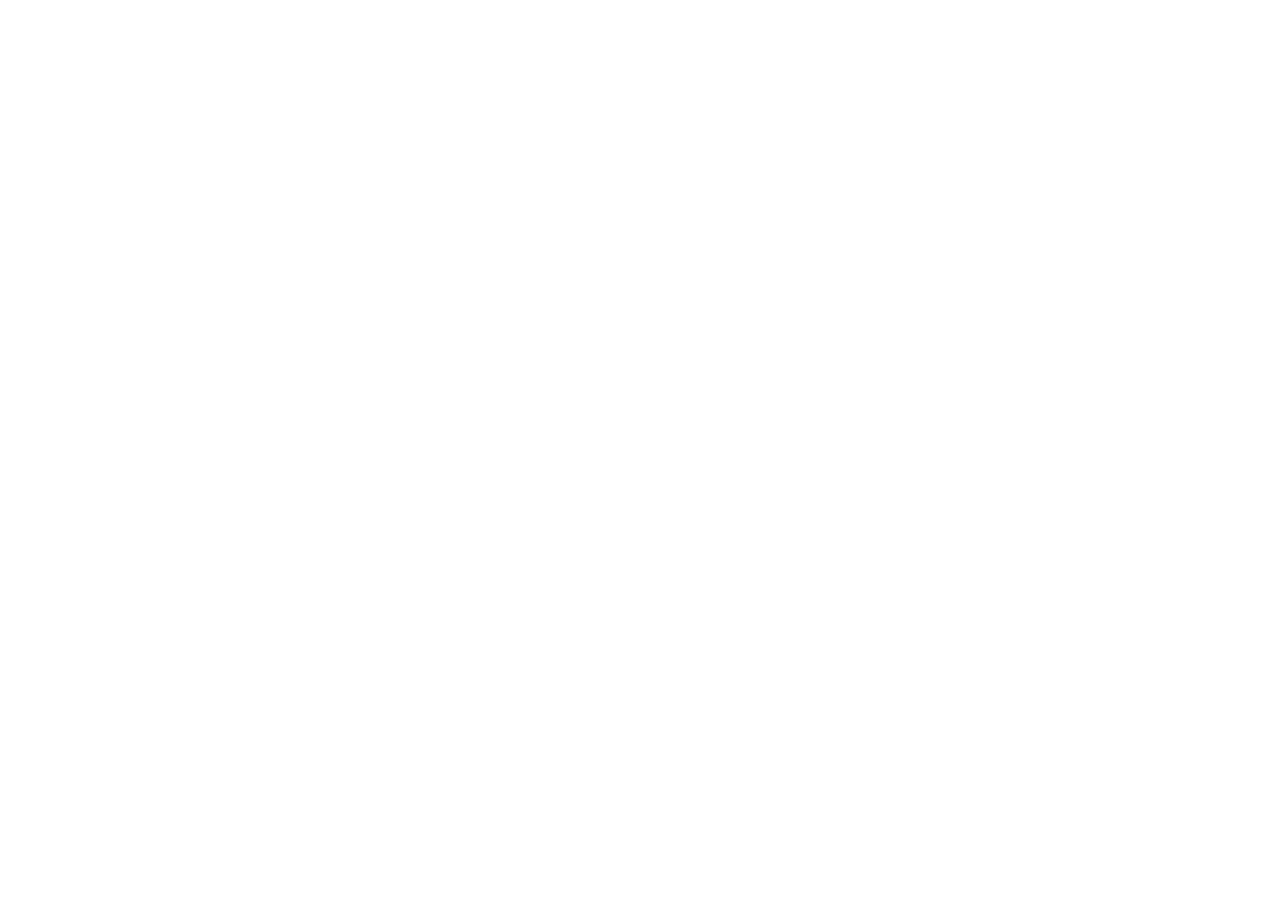
==== index.html @ 24220b86 "init projext" ====
<!DOCTYPE html>
<html lang="en">
<head>
    <meta charset="UTF-8">
    <meta http-equiv="X-UA-Compatible" content="IE=edge">
    <meta name="viewport" content="width=device-width, initial-scale=1.0">
    <title>Document</title>
</head>
<body>
    
</body>
</html>
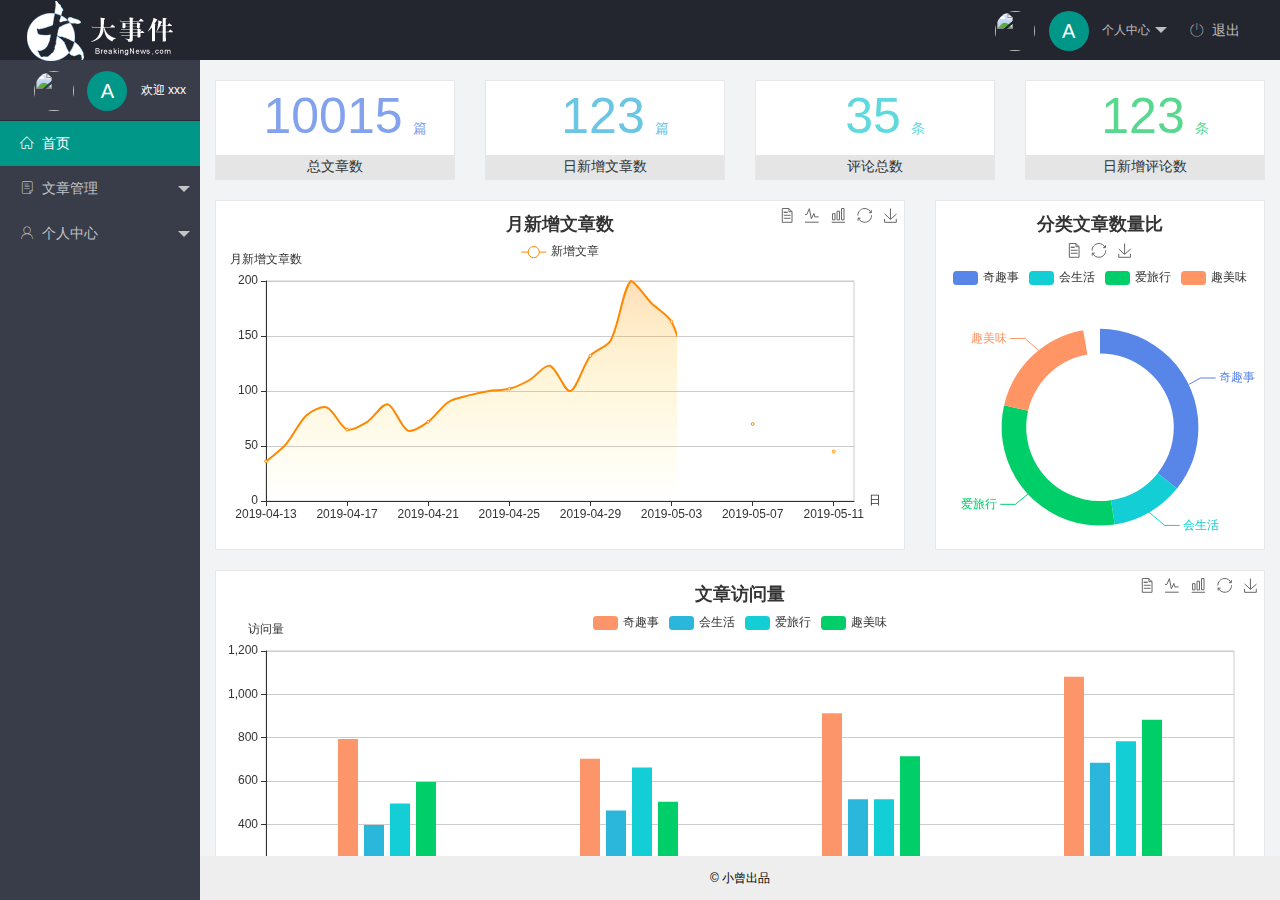
==== commit 918b0b4a: "完成个人中心功能开发" ====
--- a/index.html
+++ b/index.html
@@ -5,8 +5,77 @@
     <meta http-equiv="X-UA-Compatible" content="IE=edge">
     <meta name="viewport" content="width=device-width, initial-scale=1.0">
     <title>Document</title>
+    <link rel="stylesheet" href="./assets/fonts/iconfont.css">
+    <link rel="stylesheet" href="./assets/lib/layui/css/layui.css">
+    <link rel="stylesheet" href="./assets/css/index.css">
 </head>
-<body>
-    
-</body>
+<body class="layui-layout-body">
+    <div class="layui-layout layui-layout-admin">
+      <div class="layui-header">
+        <div class="layui-logo"><img src="./assets/images/logo.png" alt=""></div>
+        <!-- 头部区域（可配合layui已有的水平导航） -->
+        <ul class="layui-nav layui-layout-right">
+          <li class="layui-nav-item">
+            <a href="javascript:;" class="userinfo">
+              <img src="http://t.cn/RCzsdCq" class="layui-nav-img">
+              <span class="text-avatar">A</span>
+              个人中心
+            </a>
+            <dl class="layui-nav-child">
+              <dd><a href="./user/user_info.html" target="fm">基本资料</a></dd>
+              <dd><a href="./user/user_avatar.html" target="fm">更换头像</a></dd>
+              <dd><a href="./user/user_pwd.html" target="fm">重置密码</a></dd>
+            </dl>
+          </li>
+          <li class="layui-nav-item"><a href="javascript:;" id="btnLogout"><span class="iconfont icon-tuichu
+            "></span>退出</a></li>
+        </ul>
+      </div>
+      
+      <div class="layui-side layui-bg-black">
+        <div class="layui-side-scroll">
+        <div class="userinfo">
+            <img src="http://t.cn/RCzsdCq" class="layui-nav-img">
+            <span class="text-avatar">A</span>
+            <span id="welcome">欢迎 xxx</span>
+        </div>
+          <!-- 左侧导航区域（可配合layui已有的垂直导航） -->
+          <ul class="layui-nav layui-nav-tree"  lay-shrink="all">
+            <li class="layui-nav-item layui-this"><a href="./home/dashboard.html" target="fm"><span class="iconfont icon-home"></span>首页</a></li>
+            <li class="layui-nav-item">
+              <a class="" href="javascript:;"><span class="iconfont icon-16"></span>文章管理</a>
+              <dl class="layui-nav-child">
+                <dd><a href="javascript:;">文章类别</a></dd>
+                <dd><a href="javascript:;">文章列表</a></dd>
+                <dd><a href="javascript:;">发布文章</a></dd>
+              </dl>
+            </li>
+            <li class="layui-nav-item">
+              <a href="javascript:;"><span class="iconfont icon-user"></span>个人中心</a>
+              <dl class="layui-nav-child">
+                <dd><a href="./user/user_info.html" target="fm">基本资料</a></dd>
+                <dd><a href="./user/user_avatar.html" target="fm">更换头像</a></dd>
+                <dd><a href="./user/user_pwd.html" target="fm">重置密码</a></dd>
+              </dl>
+            </li>
+          </ul>
+        </div>
+      </div>
+      
+      <div class="layui-body">
+        <!-- 内容主体区域 -->
+        <iframe name="fm" src="./home/dashboard.html"  frameborder="0"></iframe>
+      </div>
+      
+      <div class="layui-footer">
+        <!-- 底部固定区域 -->
+        © 小曾出品
+      </div>
+    </div>
+  
+    <script src="./assets/lib/layui/layui.all.js"></script>
+    <script src="./assets/lib/jquery.js"></script>
+    <script src="./assets/js/baseAPI.js"></script>
+    <script src="./assets/js/index.js"></script>
+    </body>
 </html>--- a/assets/fonts/iconfont.css
+++ b/assets/fonts/iconfont.css
@@ -0,0 +1,37 @@
+@font-face {font-family: "iconfont";
+  src: url('iconfont.eot?t=1576139966484'); /* IE9 */
+  src: url('iconfont.eot?t=1576139966484#iefix') format('embedded-opentype'), /* IE6-IE8 */
+  url('[data-uri]') format('woff2'),
+  url('iconfont.woff?t=1576139966484') format('woff'),
+  url('iconfont.ttf?t=1576139966484') format('truetype'), /* chrome, firefox, opera, Safari, Android, iOS 4.2+ */
+  url('iconfont.svg?t=1576139966484#iconfont') format('svg'); /* iOS 4.1- */
+}
+
+.iconfont {
+  font-family: "iconfont" !important;
+  font-size: 16px;
+  font-style: normal;
+  -webkit-font-smoothing: antialiased;
+  -moz-osx-font-smoothing: grayscale;
+}
+
+.icon-home:before {
+  content: "\e6a9";
+}
+
+.icon-user:before {
+  content: "\e614";
+}
+
+.icon-pinglun:before {
+  content: "\e616";
+}
+
+.icon-tuichu:before {
+  content: "\e865";
+}
+
+.icon-16:before {
+  content: "\e615";
+}
+
--- a/assets/lib/layui/css/layui.css
+++ b/assets/lib/layui/css/layui.css
@@ -0,0 +1,2 @@
+/** layui-v2.5.5 MIT License By https://www.layui.com */
+ .layui-inline,img{display:inline-block;vertical-align:middle}h1,h2,h3,h4,h5,h6{font-weight:400}.layui-edge,.layui-header,.layui-inline,.layui-main{position:relative}.layui-body,.layui-edge,.layui-elip{overflow:hidden}.layui-btn,.layui-edge,.layui-inline,img{vertical-align:middle}.layui-btn,.layui-disabled,.layui-icon,.layui-unselect{-moz-user-select:none;-webkit-user-select:none;-ms-user-select:none}.layui-elip,.layui-form-checkbox span,.layui-form-pane .layui-form-label{text-overflow:ellipsis;white-space:nowrap}.layui-breadcrumb,.layui-tree-btnGroup{visibility:hidden}blockquote,body,button,dd,div,dl,dt,form,h1,h2,h3,h4,h5,h6,input,li,ol,p,pre,td,textarea,th,ul{margin:0;padding:0;-webkit-tap-highlight-color:rgba(0,0,0,0)}a:active,a:hover{outline:0}img{border:none}li{list-style:none}table{border-collapse:collapse;border-spacing:0}h4,h5,h6{font-size:100%}button,input,optgroup,option,select,textarea{font-family:inherit;font-size:inherit;font-style:inherit;font-weight:inherit;outline:0}pre{white-space:pre-wrap;white-space:-moz-pre-wrap;white-space:-pre-wrap;white-space:-o-pre-wrap;word-wrap:break-word}body{line-height:24px;font:14px Helvetica Neue,Helvetica,PingFang SC,Tahoma,Arial,sans-serif}hr{height:1px;margin:10px 0;border:0;clear:both}a{color:#333;text-decoration:none}a:hover{color:#777}a cite{font-style:normal;*cursor:pointer}.layui-border-box,.layui-border-box *{box-sizing:border-box}.layui-box,.layui-box *{box-sizing:content-box}.layui-clear{clear:both;*zoom:1}.layui-clear:after{content:'\20';clear:both;*zoom:1;display:block;height:0}.layui-inline{*display:inline;*zoom:1}.layui-edge{display:inline-block;width:0;height:0;border-width:6px;border-style:dashed;border-color:transparent}.layui-edge-top{top:-4px;border-bottom-color:#999;border-bottom-style:solid}.layui-edge-right{border-left-color:#999;border-left-style:solid}.layui-edge-bottom{top:2px;border-top-color:#999;border-top-style:solid}.layui-edge-left{border-right-color:#999;border-right-style:solid}.layui-disabled,.layui-disabled:hover{color:#d2d2d2!important;cursor:not-allowed!important}.layui-circle{border-radius:100%}.layui-show{display:block!important}.layui-hide{display:none!important}@font-face{font-family:layui-icon;src:url(../font/iconfont.eot?v=250);src:url(../font/iconfont.eot?v=250#iefix) format('embedded-opentype'),url(../font/iconfont.woff2?v=250) format('woff2'),url(../font/iconfont.woff?v=250) format('woff'),url(../font/iconfont.ttf?v=250) format('truetype'),url(../font/iconfont.svg?v=250#layui-icon) format('svg')}.layui-icon{font-family:layui-icon!important;font-size:16px;font-style:normal;-webkit-font-smoothing:antialiased;-moz-osx-font-smoothing:grayscale}.layui-icon-reply-fill:before{content:"\e611"}.layui-icon-set-fill:before{content:"\e614"}.layui-icon-menu-fill:before{content:"\e60f"}.layui-icon-search:before{content:"\e615"}.layui-icon-share:before{content:"\e641"}.layui-icon-set-sm:before{content:"\e620"}.layui-icon-engine:before{content:"\e628"}.layui-icon-close:before{content:"\1006"}.layui-icon-close-fill:before{content:"\1007"}.layui-icon-chart-screen:before{content:"\e629"}.layui-icon-star:before{content:"\e600"}.layui-icon-circle-dot:before{content:"\e617"}.layui-icon-chat:before{content:"\e606"}.layui-icon-release:before{content:"\e609"}.layui-icon-list:before{content:"\e60a"}.layui-icon-chart:before{content:"\e62c"}.layui-icon-ok-circle:before{content:"\1005"}.layui-icon-layim-theme:before{content:"\e61b"}.layui-icon-table:before{content:"\e62d"}.layui-icon-right:before{content:"\e602"}.layui-icon-left:before{content:"\e603"}.layui-icon-cart-simple:before{content:"\e698"}.layui-icon-face-cry:before{content:"\e69c"}.layui-icon-face-smile:before{content:"\e6af"}.layui-icon-survey:before{content:"\e6b2"}.layui-icon-tree:before{content:"\e62e"}.layui-icon-upload-circle:before{content:"\e62f"}.layui-icon-add-circle:before{content:"\e61f"}.layui-icon-download-circle:before{content:"\e601"}.layui-icon-templeate-1:before{content:"\e630"}.layui-icon-util:before{content:"\e631"}.layui-icon-face-surprised:before{content:"\e664"}.layui-icon-edit:before{content:"\e642"}.layui-icon-speaker:before{content:"\e645"}.layui-icon-down:before{content:"\e61a"}.layui-icon-file:before{content:"\e621"}.layui-icon-layouts:before{content:"\e632"}.layui-icon-rate-half:before{content:"\e6c9"}.layui-icon-add-circle-fine:before{content:"\e608"}.layui-icon-prev-circle:before{content:"\e633"}.layui-icon-read:before{content:"\e705"}.layui-icon-404:before{content:"\e61c"}.layui-icon-carousel:before{content:"\e634"}.layui-icon-help:before{content:"\e607"}.layui-icon-code-circle:before{content:"\e635"}.layui-icon-water:before{content:"\e636"}.layui-icon-username:before{content:"\e66f"}.layui-icon-find-fill:before{content:"\e670"}.layui-icon-about:before{content:"\e60b"}.layui-icon-location:before{content:"\e715"}.layui-icon-up:before{content:"\e619"}.layui-icon-pause:before{content:"\e651"}.layui-icon-date:before{content:"\e637"}.layui-icon-layim-uploadfile:before{content:"\e61d"}.layui-icon-delete:before{content:"\e640"}.layui-icon-play:before{content:"\e652"}.layui-icon-top:before{content:"\e604"}.layui-icon-friends:before{content:"\e612"}.layui-icon-refresh-3:before{content:"\e9aa"}.layui-icon-ok:before{content:"\e605"}.layui-icon-layer:before{content:"\e638"}.layui-icon-face-smile-fine:before{content:"\e60c"}.layui-icon-dollar:before{content:"\e659"}.layui-icon-group:before{content:"\e613"}.layui-icon-layim-download:before{content:"\e61e"}.layui-icon-picture-fine:before{content:"\e60d"}.layui-icon-link:before{content:"\e64c"}.layui-icon-diamond:before{content:"\e735"}.layui-icon-log:before{content:"\e60e"}.layui-icon-rate-solid:before{content:"\e67a"}.layui-icon-fonts-del:before{content:"\e64f"}.layui-icon-unlink:before{content:"\e64d"}.layui-icon-fonts-clear:before{content:"\e639"}.layui-icon-triangle-r:before{content:"\e623"}.layui-icon-circle:before{content:"\e63f"}.layui-icon-radio:before{content:"\e643"}.layui-icon-align-center:before{content:"\e647"}.layui-icon-align-right:before{content:"\e648"}.layui-icon-align-left:before{content:"\e649"}.layui-icon-loading-1:before{content:"\e63e"}.layui-icon-return:before{content:"\e65c"}.layui-icon-fonts-strong:before{content:"\e62b"}.layui-icon-upload:before{content:"\e67c"}.layui-icon-dialogue:before{content:"\e63a"}.layui-icon-video:before{content:"\e6ed"}.layui-icon-headset:before{content:"\e6fc"}.layui-icon-cellphone-fine:before{content:"\e63b"}.layui-icon-add-1:before{content:"\e654"}.layui-icon-face-smile-b:before{content:"\e650"}.layui-icon-fonts-html:before{content:"\e64b"}.layui-icon-form:before{content:"\e63c"}.layui-icon-cart:before{content:"\e657"}.layui-icon-camera-fill:before{content:"\e65d"}.layui-icon-tabs:before{content:"\e62a"}.layui-icon-fonts-code:before{content:"\e64e"}.layui-icon-fire:before{content:"\e756"}.layui-icon-set:before{content:"\e716"}.layui-icon-fonts-u:before{content:"\e646"}.layui-icon-triangle-d:before{content:"\e625"}.layui-icon-tips:before{content:"\e702"}.layui-icon-picture:before{content:"\e64a"}.layui-icon-more-vertical:before{content:"\e671"}.layui-icon-flag:before{content:"\e66c"}.layui-icon-loading:before{content:"\e63d"}.layui-icon-fonts-i:before{content:"\e644"}.layui-icon-refresh-1:before{content:"\e666"}.layui-icon-rmb:before{content:"\e65e"}.layui-icon-home:before{content:"\e68e"}.layui-icon-user:before{content:"\e770"}.layui-icon-notice:before{content:"\e667"}.layui-icon-login-weibo:before{content:"\e675"}.layui-icon-voice:before{content:"\e688"}.layui-icon-upload-drag:before{content:"\e681"}.layui-icon-login-qq:before{content:"\e676"}.layui-icon-snowflake:before{content:"\e6b1"}.layui-icon-file-b:before{content:"\e655"}.layui-icon-template:before{content:"\e663"}.layui-icon-auz:before{content:"\e672"}.layui-icon-console:before{content:"\e665"}.layui-icon-app:before{content:"\e653"}.layui-icon-prev:before{content:"\e65a"}.layui-icon-website:before{content:"\e7ae"}.layui-icon-next:before{content:"\e65b"}.layui-icon-component:before{content:"\e857"}.layui-icon-more:before{content:"\e65f"}.layui-icon-login-wechat:before{content:"\e677"}.layui-icon-shrink-right:before{content:"\e668"}.layui-icon-spread-left:before{content:"\e66b"}.layui-icon-camera:before{content:"\e660"}.layui-icon-note:before{content:"\e66e"}.layui-icon-refresh:before{content:"\e669"}.layui-icon-female:before{content:"\e661"}.layui-icon-male:before{content:"\e662"}.layui-icon-password:before{content:"\e673"}.layui-icon-senior:before{content:"\e674"}.layui-icon-theme:before{content:"\e66a"}.layui-icon-tread:before{content:"\e6c5"}.layui-icon-praise:before{content:"\e6c6"}.layui-icon-star-fill:before{content:"\e658"}.layui-icon-rate:before{content:"\e67b"}.layui-icon-template-1:before{content:"\e656"}.layui-icon-vercode:before{content:"\e679"}.layui-icon-cellphone:before{content:"\e678"}.layui-icon-screen-full:before{content:"\e622"}.layui-icon-screen-restore:before{content:"\e758"}.layui-icon-cols:before{content:"\e610"}.layui-icon-export:before{content:"\e67d"}.layui-icon-print:before{content:"\e66d"}.layui-icon-slider:before{content:"\e714"}.layui-icon-addition:before{content:"\e624"}.layui-icon-subtraction:before{content:"\e67e"}.layui-icon-service:before{content:"\e626"}.layui-icon-transfer:before{content:"\e691"}.layui-main{width:1140px;margin:0 auto}.layui-header{z-index:1000;height:60px}.layui-header a:hover{transition:all .5s;-webkit-transition:all .5s}.layui-side{position:fixed;left:0;top:0;bottom:0;z-index:999;width:200px;overflow-x:hidden}.layui-side-scroll{position:relative;width:220px;height:100%;overflow-x:hidden}.layui-body{position:absolute;left:200px;right:0;top:0;bottom:0;z-index:998;width:auto;overflow-y:auto;box-sizing:border-box}.layui-layout-body{overflow:hidden}.layui-layout-admin .layui-header{background-color:#23262E}.layui-layout-admin .layui-side{top:60px;width:200px;overflow-x:hidden}.layui-layout-admin .layui-body{position:fixed;top:60px;bottom:44px}.layui-layout-admin .layui-main{width:auto;margin:0 15px}.layui-layout-admin .layui-footer{position:fixed;left:200px;right:0;bottom:0;height:44px;line-height:44px;padding:0 15px;background-color:#eee}.layui-layout-admin .layui-logo{position:absolute;left:0;top:0;width:200px;height:100%;line-height:60px;text-align:center;color:#009688;font-size:16px}.layui-layout-admin .layui-header .layui-nav{background:0 0}.layui-layout-left{position:absolute!important;left:200px;top:0}.layui-layout-right{position:absolute!important;right:0;top:0}.layui-container{position:relative;margin:0 auto;padding:0 15px;box-sizing:border-box}.layui-fluid{position:relative;margin:0 auto;padding:0 15px}.layui-row:after,.layui-row:before{content:'';display:block;clear:both}.layui-col-lg1,.layui-col-lg10,.layui-col-lg11,.layui-col-lg12,.layui-col-lg2,.layui-col-lg3,.layui-col-lg4,.layui-col-lg5,.layui-col-lg6,.layui-col-lg7,.layui-col-lg8,.layui-col-lg9,.layui-col-md1,.layui-col-md10,.layui-col-md11,.layui-col-md12,.layui-col-md2,.layui-col-md3,.layui-col-md4,.layui-col-md5,.layui-col-md6,.layui-col-md7,.layui-col-md8,.layui-col-md9,.layui-col-sm1,.layui-col-sm10,.layui-col-sm11,.layui-col-sm12,.layui-col-sm2,.layui-col-sm3,.layui-col-sm4,.layui-col-sm5,.layui-col-sm6,.layui-col-sm7,.layui-col-sm8,.layui-col-sm9,.layui-col-xs1,.layui-col-xs10,.layui-col-xs11,.layui-col-xs12,.layui-col-xs2,.layui-col-xs3,.layui-col-xs4,.layui-col-xs5,.layui-col-xs6,.layui-col-xs7,.layui-col-xs8,.layui-col-xs9{position:relative;display:block;box-sizing:border-box}.layui-col-xs1,.layui-col-xs10,.layui-col-xs11,.layui-col-xs12,.layui-col-xs2,.layui-col-xs3,.layui-col-xs4,.layui-col-xs5,.layui-col-xs6,.layui-col-xs7,.layui-col-xs8,.layui-col-xs9{float:left}.layui-col-xs1{width:8.33333333%}.layui-col-xs2{width:16.66666667%}.layui-col-xs3{width:25%}.layui-col-xs4{width:33.33333333%}.layui-col-xs5{width:41.66666667%}.layui-col-xs6{width:50%}.layui-col-xs7{width:58.33333333%}.layui-col-xs8{width:66.66666667%}.layui-col-xs9{width:75%}.layui-col-xs10{width:83.33333333%}.layui-col-xs11{width:91.66666667%}.layui-col-xs12{width:100%}.layui-col-xs-offset1{margin-left:8.33333333%}.layui-col-xs-offset2{margin-left:16.66666667%}.layui-col-xs-offset3{margin-left:25%}.layui-col-xs-offset4{margin-left:33.33333333%}.layui-col-xs-offset5{margin-left:41.66666667%}.layui-col-xs-offset6{margin-left:50%}.layui-col-xs-offset7{margin-left:58.33333333%}.layui-col-xs-offset8{margin-left:66.66666667%}.layui-col-xs-offset9{margin-left:75%}.layui-col-xs-offset10{margin-left:83.33333333%}.layui-col-xs-offset11{margin-left:91.66666667%}.layui-col-xs-offset12{margin-left:100%}@media screen and (max-width:768px){.layui-hide-xs{display:none!important}.layui-show-xs-block{display:block!important}.layui-show-xs-inline{display:inline!important}.layui-show-xs-inline-block{display:inline-block!important}}@media screen and (min-width:768px){.layui-container{width:750px}.layui-hide-sm{display:none!important}.layui-show-sm-block{display:block!important}.layui-show-sm-inline{display:inline!important}.layui-show-sm-inline-block{display:inline-block!important}.layui-col-sm1,.layui-col-sm10,.layui-col-sm11,.layui-col-sm12,.layui-col-sm2,.layui-col-sm3,.layui-col-sm4,.layui-col-sm5,.layui-col-sm6,.layui-col-sm7,.layui-col-sm8,.layui-col-sm9{float:left}.layui-col-sm1{width:8.33333333%}.layui-col-sm2{width:16.66666667%}.layui-col-sm3{width:25%}.layui-col-sm4{width:33.33333333%}.layui-col-sm5{width:41.66666667%}.layui-col-sm6{width:50%}.layui-col-sm7{width:58.33333333%}.layui-col-sm8{width:66.66666667%}.layui-col-sm9{width:75%}.layui-col-sm10{width:83.33333333%}.layui-col-sm11{width:91.66666667%}.layui-col-sm12{width:100%}.layui-col-sm-offset1{margin-left:8.33333333%}.layui-col-sm-offset2{margin-left:16.66666667%}.layui-col-sm-offset3{margin-left:25%}.layui-col-sm-offset4{margin-left:33.33333333%}.layui-col-sm-offset5{margin-left:41.66666667%}.layui-col-sm-offset6{margin-left:50%}.layui-col-sm-offset7{margin-left:58.33333333%}.layui-col-sm-offset8{margin-left:66.66666667%}.layui-col-sm-offset9{margin-left:75%}.layui-col-sm-offset10{margin-left:83.33333333%}.layui-col-sm-offset11{margin-left:91.66666667%}.layui-col-sm-offset12{margin-left:100%}}@media screen and (min-width:992px){.layui-container{width:970px}.layui-hide-md{display:none!important}.layui-show-md-block{display:block!important}.layui-show-md-inline{display:inline!important}.layui-show-md-inline-block{display:inline-block!important}.layui-col-md1,.layui-col-md10,.layui-col-md11,.layui-col-md12,.layui-col-md2,.layui-col-md3,.layui-col-md4,.layui-col-md5,.layui-col-md6,.layui-col-md7,.layui-col-md8,.layui-col-md9{float:left}.layui-col-md1{width:8.33333333%}.layui-col-md2{width:16.66666667%}.layui-col-md3{width:25%}.layui-col-md4{width:33.33333333%}.layui-col-md5{width:41.66666667%}.layui-col-md6{width:50%}.layui-col-md7{width:58.33333333%}.layui-col-md8{width:66.66666667%}.layui-col-md9{width:75%}.layui-col-md10{width:83.33333333%}.layui-col-md11{width:91.66666667%}.layui-col-md12{width:100%}.layui-col-md-offset1{margin-left:8.33333333%}.layui-col-md-offset2{margin-left:16.66666667%}.layui-col-md-offset3{margin-left:25%}.layui-col-md-offset4{margin-left:33.33333333%}.layui-col-md-offset5{margin-left:41.66666667%}.layui-col-md-offset6{margin-left:50%}.layui-col-md-offset7{margin-left:58.33333333%}.layui-col-md-offset8{margin-left:66.66666667%}.layui-col-md-offset9{margin-left:75%}.layui-col-md-offset10{margin-left:83.33333333%}.layui-col-md-offset11{margin-left:91.66666667%}.layui-col-md-offset12{margin-left:100%}}@media screen and (min-width:1200px){.layui-container{width:1170px}.layui-hide-lg{display:none!important}.layui-show-lg-block{display:block!important}.layui-show-lg-inline{display:inline!important}.layui-show-lg-inline-block{display:inline-block!important}.layui-col-lg1,.layui-col-lg10,.layui-col-lg11,.layui-col-lg12,.layui-col-lg2,.layui-col-lg3,.layui-col-lg4,.layui-col-lg5,.layui-col-lg6,.layui-col-lg7,.layui-col-lg8,.layui-col-lg9{float:left}.layui-col-lg1{width:8.33333333%}.layui-col-lg2{width:16.66666667%}.layui-col-lg3{width:25%}.layui-col-lg4{width:33.33333333%}.layui-col-lg5{width:41.66666667%}.layui-col-lg6{width:50%}.layui-col-lg7{width:58.33333333%}.layui-col-lg8{width:66.66666667%}.layui-col-lg9{width:75%}.layui-col-lg10{width:83.33333333%}.layui-col-lg11{width:91.66666667%}.layui-col-lg12{width:100%}.layui-col-lg-offset1{margin-left:8.33333333%}.layui-col-lg-offset2{margin-left:16.66666667%}.layui-col-lg-offset3{margin-left:25%}.layui-col-lg-offset4{margin-left:33.33333333%}.layui-col-lg-offset5{margin-left:41.66666667%}.layui-col-lg-offset6{margin-left:50%}.layui-col-lg-offset7{margin-left:58.33333333%}.layui-col-lg-offset8{margin-left:66.66666667%}.layui-col-lg-offset9{margin-left:75%}.layui-col-lg-offset10{margin-left:83.33333333%}.layui-col-lg-offset11{margin-left:91.66666667%}.layui-col-lg-offset12{margin-left:100%}}.layui-col-space1{margin:-.5px}.layui-col-space1>*{padding:.5px}.layui-col-space3{margin:-1.5px}.layui-col-space3>*{padding:1.5px}.layui-col-space5{margin:-2.5px}.layui-col-space5>*{padding:2.5px}.layui-col-space8{margin:-3.5px}.layui-col-space8>*{padding:3.5px}.layui-col-space10{margin:-5px}.layui-col-space10>*{padding:5px}.layui-col-space12{margin:-6px}.layui-col-space12>*{padding:6px}.layui-col-space15{margin:-7.5px}.layui-col-space15>*{padding:7.5px}.layui-col-space18{margin:-9px}.layui-col-space18>*{padding:9px}.layui-col-space20{margin:-10px}.layui-col-space20>*{padding:10px}.layui-col-space22{margin:-11px}.layui-col-space22>*{padding:11px}.layui-col-space25{margin:-12.5px}.layui-col-space25>*{padding:12.5px}.layui-col-space30{margin:-15px}.layui-col-space30>*{padding:15px}.layui-btn,.layui-input,.layui-select,.layui-textarea,.layui-upload-button{outline:0;-webkit-appearance:none;transition:all .3s;-webkit-transition:all .3s;box-sizing:border-box}.layui-elem-quote{margin-bottom:10px;padding:15px;line-height:22px;border-left:5px solid #009688;border-radius:0 2px 2px 0;background-color:#f2f2f2}.layui-quote-nm{border-style:solid;border-width:1px 1px 1px 5px;background:0 0}.layui-elem-field{margin-bottom:10px;padding:0;border-width:1px;border-style:solid}.layui-elem-field legend{margin-left:20px;padding:0 10px;font-size:20px;font-weight:300}.layui-field-title{margin:10px 0 20px;border-width:1px 0 0}.layui-field-box{padding:10px 15px}.layui-field-title .layui-field-box{padding:10px 0}.layui-progress{position:relative;height:6px;border-radius:20px;background-color:#e2e2e2}.layui-progress-bar{position:absolute;left:0;top:0;width:0;max-width:100%;height:6px;border-radius:20px;text-align:right;background-color:#5FB878;transition:all .3s;-webkit-transition:all .3s}.layui-progress-big,.layui-progress-big .layui-progress-bar{height:18px;line-height:18px}.layui-progress-text{position:relative;top:-20px;line-height:18px;font-size:12px;color:#666}.layui-progress-big .layui-progress-text{position:static;padding:0 10px;color:#fff}.layui-collapse{border-width:1px;border-style:solid;border-radius:2px}.layui-colla-content,.layui-colla-item{border-top-width:1px;border-top-style:solid}.layui-colla-item:first-child{border-top:none}.layui-colla-title{position:relative;height:42px;line-height:42px;padding:0 15px 0 35px;color:#333;background-color:#f2f2f2;cursor:pointer;font-size:14px;overflow:hidden}.layui-colla-content{display:none;padding:10px 15px;line-height:22px;color:#666}.layui-colla-icon{position:absolute;left:15px;top:0;font-size:14px}.layui-card{margin-bottom:15px;border-radius:2px;background-color:#fff;box-shadow:0 1px 2px 0 rgba(0,0,0,.05)}.layui-card:last-child{margin-bottom:0}.layui-card-header{position:relative;height:42px;line-height:42px;padding:0 15px;border-bottom:1px solid #f6f6f6;color:#333;border-radius:2px 2px 0 0;font-size:14px}.layui-bg-black,.layui-bg-blue,.layui-bg-cyan,.layui-bg-green,.layui-bg-orange,.layui-bg-red{color:#fff!important}.layui-card-body{position:relative;padding:10px 15px;line-height:24px}.layui-card-body[pad15]{padding:15px}.layui-card-body[pad20]{padding:20px}.layui-card-body .layui-table{margin:5px 0}.layui-card .layui-tab{margin:0}.layui-panel-window{position:relative;padding:15px;border-radius:0;border-top:5px solid #E6E6E6;background-color:#fff}.layui-auxiliar-moving{position:fixed;left:0;right:0;top:0;bottom:0;width:100%;height:100%;background:0 0;z-index:9999999999}.layui-form-label,.layui-form-mid,.layui-form-select,.layui-input-block,.layui-input-inline,.layui-textarea{position:relative}.layui-bg-red{background-color:#FF5722!important}.layui-bg-orange{background-color:#FFB800!important}.layui-bg-green{background-color:#009688!important}.layui-bg-cyan{background-color:#2F4056!important}.layui-bg-blue{background-color:#1E9FFF!important}.layui-bg-black{background-color:#393D49!important}.layui-bg-gray{background-color:#eee!important;color:#666!important}.layui-badge-rim,.layui-colla-content,.layui-colla-item,.layui-collapse,.layui-elem-field,.layui-form-pane .layui-form-item[pane],.layui-form-pane .layui-form-label,.layui-input,.layui-layedit,.layui-layedit-tool,.layui-quote-nm,.layui-select,.layui-tab-bar,.layui-tab-card,.layui-tab-title,.layui-tab-title .layui-this:after,.layui-textarea{border-color:#e6e6e6}.layui-timeline-item:before,hr{background-color:#e6e6e6}.layui-text{line-height:22px;font-size:14px;color:#666}.layui-text h1,.layui-text h2,.layui-text h3{font-weight:500;color:#333}.layui-text h1{font-size:30px}.layui-text h2{font-size:24px}.layui-text h3{font-size:18px}.layui-text a:not(.layui-btn){color:#01AAED}.layui-text a:not(.layui-btn):hover{text-decoration:underline}.layui-text ul{padding:5px 0 5px 15px}.layui-text ul li{margin-top:5px;list-style-type:disc}.layui-text em,.layui-word-aux{color:#999!important;padding:0 5px!important}.layui-btn{display:inline-block;height:38px;line-height:38px;padding:0 18px;background-color:#009688;color:#fff;white-space:nowrap;text-align:center;font-size:14px;border:none;border-radius:2px;cursor:pointer}.layui-btn:hover{opacity:.8;filter:alpha(opacity=80);color:#fff}.layui-btn:active{opacity:1;filter:alpha(opacity=100)}.layui-btn+.layui-btn{margin-left:10px}.layui-btn-container{font-size:0}.layui-btn-container .layui-btn{margin-right:10px;margin-bottom:10px}.layui-btn-container .layui-btn+.layui-btn{margin-left:0}.layui-table .layui-btn-container .layui-btn{margin-bottom:9px}.layui-btn-radius{border-radius:100px}.layui-btn .layui-icon{margin-right:3px;font-size:18px;vertical-align:bottom;vertical-align:middle\9}.layui-btn-primary{border:1px solid #C9C9C9;background-color:#fff;color:#555}.layui-btn-primary:hover{border-color:#009688;color:#333}.layui-btn-normal{background-color:#1E9FFF}.layui-btn-warm{background-color:#FFB800}.layui-btn-danger{background-color:#FF5722}.layui-btn-checked{background-color:#5FB878}.layui-btn-disabled,.layui-btn-disabled:active,.layui-btn-disabled:hover{border:1px solid #e6e6e6;background-color:#FBFBFB;color:#C9C9C9;cursor:not-allowed;opacity:1}.layui-btn-lg{height:44px;line-height:44px;padding:0 25px;font-size:16px}.layui-btn-sm{height:30px;line-height:30px;padding:0 10px;font-size:12px}.layui-btn-sm i{font-size:16px!important}.layui-btn-xs{height:22px;line-height:22px;padding:0 5px;font-size:12px}.layui-btn-xs i{font-size:14px!important}.layui-btn-group{display:inline-block;vertical-align:middle;font-size:0}.layui-btn-group .layui-btn{margin-left:0!important;margin-right:0!important;border-left:1px solid rgba(255,255,255,.5);border-radius:0}.layui-btn-group .layui-btn-primary{border-left:none}.layui-btn-group .layui-btn-primary:hover{border-color:#C9C9C9;color:#009688}.layui-btn-group .layui-btn:first-child{border-left:none;border-radius:2px 0 0 2px}.layui-btn-group .layui-btn-primary:first-child{border-left:1px solid #c9c9c9}.layui-btn-group .layui-btn:last-child{border-radius:0 2px 2px 0}.layui-btn-group .layui-btn+.layui-btn{margin-left:0}.layui-btn-group+.layui-btn-group{margin-left:10px}.layui-btn-fluid{width:100%}.layui-input,.layui-select,.layui-textarea{height:38px;line-height:1.3;line-height:38px\9;border-width:1px;border-style:solid;background-color:#fff;border-radius:2px}.layui-input::-webkit-input-placeholder,.layui-select::-webkit-input-placeholder,.layui-textarea::-webkit-input-placeholder{line-height:1.3}.layui-input,.layui-textarea{display:block;width:100%;padding-left:10px}.layui-input:hover,.layui-textarea:hover{border-color:#D2D2D2!important}.layui-input:focus,.layui-textarea:focus{border-color:#C9C9C9!important}.layui-textarea{min-height:100px;height:auto;line-height:20px;padding:6px 10px;resize:vertical}.layui-select{padding:0 10px}.layui-form input[type=checkbox],.layui-form input[type=radio],.layui-form select{display:none}.layui-form [lay-ignore]{display:initial}.layui-form-item{margin-bottom:15px;clear:both;*zoom:1}.layui-form-item:after{content:'\20';clear:both;*zoom:1;display:block;height:0}.layui-form-label{float:left;display:block;padding:9px 15px;width:80px;font-weight:400;line-height:20px;text-align:right}.layui-form-label-col{display:block;float:none;padding:9px 0;line-height:20px;text-align:left}.layui-form-item .layui-inline{margin-bottom:5px;margin-right:10px}.layui-input-block{margin-left:110px;min-height:36px}.layui-input-inline{display:inline-block;vertical-align:middle}.layui-form-item .layui-input-inline{float:left;width:190px;margin-right:10px}.layui-form-text .layui-input-inline{width:auto}.layui-form-mid{float:left;display:block;padding:9px 0!important;line-height:20px;margin-right:10px}.layui-form-danger+.layui-form-select .layui-input,.layui-form-danger:focus{border-color:#FF5722!important}.layui-form-select .layui-input{padding-right:30px;cursor:pointer}.layui-form-select .layui-edge{position:absolute;right:10px;top:50%;margin-top:-3px;cursor:pointer;border-width:6px;border-top-color:#c2c2c2;border-top-style:solid;transition:all .3s;-webkit-transition:all .3s}.layui-form-select dl{display:none;position:absolute;left:0;top:42px;padding:5px 0;z-index:899;min-width:100%;border:1px solid #d2d2d2;max-height:300px;overflow-y:auto;background-color:#fff;border-radius:2px;box-shadow:0 2px 4px rgba(0,0,0,.12);box-sizing:border-box}.layui-form-select dl dd,.layui-form-select dl dt{padding:0 10px;line-height:36px;white-space:nowrap;overflow:hidden;text-overflow:ellipsis}.layui-form-select dl dt{font-size:12px;color:#999}.layui-form-select dl dd{cursor:pointer}.layui-form-select dl dd:hover{background-color:#f2f2f2;-webkit-transition:.5s all;transition:.5s all}.layui-form-select .layui-select-group dd{padding-left:20px}.layui-form-select dl dd.layui-select-tips{padding-left:10px!important;color:#999}.layui-form-select dl dd.layui-this{background-color:#5FB878;color:#fff}.layui-form-checkbox,.layui-form-select dl dd.layui-disabled{background-color:#fff}.layui-form-selected dl{display:block}.layui-form-checkbox,.layui-form-checkbox *,.layui-form-switch{display:inline-block;vertical-align:middle}.layui-form-selected .layui-edge{margin-top:-9px;-webkit-transform:rotate(180deg);transform:rotate(180deg);margin-top:-3px\9}:root .layui-form-selected .layui-edge{margin-top:-9px\0/IE9}.layui-form-selectup dl{top:auto;bottom:42px}.layui-select-none{margin:5px 0;text-align:center;color:#999}.layui-select-disabled .layui-disabled{border-color:#eee!important}.layui-select-disabled .layui-edge{border-top-color:#d2d2d2}.layui-form-checkbox{position:relative;height:30px;line-height:30px;margin-right:10px;padding-right:30px;cursor:pointer;font-size:0;-webkit-transition:.1s linear;transition:.1s linear;box-sizing:border-box}.layui-form-checkbox span{padding:0 10px;height:100%;font-size:14px;border-radius:2px 0 0 2px;background-color:#d2d2d2;color:#fff;overflow:hidden}.layui-form-checkbox:hover span{background-color:#c2c2c2}.layui-form-checkbox i{position:absolute;right:0;top:0;width:30px;height:28px;border:1px solid #d2d2d2;border-left:none;border-radius:0 2px 2px 0;color:#fff;font-size:20px;text-align:center}.layui-form-checkbox:hover i{border-color:#c2c2c2;color:#c2c2c2}.layui-form-checked,.layui-form-checked:hover{border-color:#5FB878}.layui-form-checked span,.layui-form-checked:hover span{background-color:#5FB878}.layui-form-checked i,.layui-form-checked:hover i{color:#5FB878}.layui-form-item .layui-form-checkbox{margin-top:4px}.layui-form-checkbox[lay-skin=primary]{height:auto!important;line-height:normal!important;min-width:18px;min-height:18px;border:none!important;margin-right:0;padding-left:28px;padding-right:0;background:0 0}.layui-form-checkbox[lay-skin=primary] span{padding-left:0;padding-right:15px;line-height:18px;background:0 0;color:#666}.layui-form-checkbox[lay-skin=primary] i{right:auto;left:0;width:16px;height:16px;line-height:16px;border:1px solid #d2d2d2;font-size:12px;border-radius:2px;background-color:#fff;-webkit-transition:.1s linear;transition:.1s linear}.layui-form-checkbox[lay-skin=primary]:hover i{border-color:#5FB878;color:#fff}.layui-form-checked[lay-skin=primary] i{border-color:#5FB878!important;background-color:#5FB878;color:#fff}.layui-checkbox-disbaled[lay-skin=primary] span{background:0 0!important;color:#c2c2c2}.layui-checkbox-disbaled[lay-skin=primary]:hover i{border-color:#d2d2d2}.layui-form-item .layui-form-checkbox[lay-skin=primary]{margin-top:10px}.layui-form-switch{position:relative;height:22px;line-height:22px;min-width:35px;padding:0 5px;margin-top:8px;border:1px solid #d2d2d2;border-radius:20px;cursor:pointer;background-color:#fff;-webkit-transition:.1s linear;transition:.1s linear}.layui-form-switch i{position:absolute;left:5px;top:3px;width:16px;height:16px;border-radius:20px;background-color:#d2d2d2;-webkit-transition:.1s linear;transition:.1s linear}.layui-form-switch em{position:relative;top:0;width:25px;margin-left:21px;padding:0!important;text-align:center!important;color:#999!important;font-style:normal!important;font-size:12px}.layui-form-onswitch{border-color:#5FB878;background-color:#5FB878}.layui-checkbox-disbaled,.layui-checkbox-disbaled i{border-color:#e2e2e2!important}.layui-form-onswitch i{left:100%;margin-left:-21px;background-color:#fff}.layui-form-onswitch em{margin-left:5px;margin-right:21px;color:#fff!important}.layui-checkbox-disbaled span{background-color:#e2e2e2!important}.layui-checkbox-disbaled:hover i{color:#fff!important}[lay-radio]{display:none}.layui-form-radio,.layui-form-radio *{display:inline-block;vertical-align:middle}.layui-form-radio{line-height:28px;margin:6px 10px 0 0;padding-right:10px;cursor:pointer;font-size:0}.layui-form-radio *{font-size:14px}.layui-form-radio>i{margin-right:8px;font-size:22px;color:#c2c2c2}.layui-form-radio>i:hover,.layui-form-radioed>i{color:#5FB878}.layui-radio-disbaled>i{color:#e2e2e2!important}.layui-form-pane .layui-form-label{width:110px;padding:8px 15px;height:38px;line-height:20px;border-width:1px;border-style:solid;border-radius:2px 0 0 2px;text-align:center;background-color:#FBFBFB;overflow:hidden;box-sizing:border-box}.layui-form-pane .layui-input-inline{margin-left:-1px}.layui-form-pane .layui-input-block{margin-left:110px;left:-1px}.layui-form-pane .layui-input{border-radius:0 2px 2px 0}.layui-form-pane .layui-form-text .layui-form-label{float:none;width:100%;border-radius:2px;box-sizing:border-box;text-align:left}.layui-form-pane .layui-form-text .layui-input-inline{display:block;margin:0;top:-1px;clear:both}.layui-form-pane .layui-form-text .layui-input-block{margin:0;left:0;top:-1px}.layui-form-pane .layui-form-text .layui-textarea{min-height:100px;border-radius:0 0 2px 2px}.layui-form-pane .layui-form-checkbox{margin:4px 0 4px 10px}.layui-form-pane .layui-form-radio,.layui-form-pane .layui-form-switch{margin-top:6px;margin-left:10px}.layui-form-pane .layui-form-item[pane]{position:relative;border-width:1px;border-style:solid}.layui-form-pane .layui-form-item[pane] .layui-form-label{position:absolute;left:0;top:0;height:100%;border-width:0 1px 0 0}.layui-form-pane .layui-form-item[pane] .layui-input-inline{margin-left:110px}@media screen and (max-width:450px){.layui-form-item .layui-form-label{text-overflow:ellipsis;overflow:hidden;white-space:nowrap}.layui-form-item .layui-inline{display:block;margin-right:0;margin-bottom:20px;clear:both}.layui-form-item .layui-inline:after{content:'\20';clear:both;display:block;height:0}.layui-form-item .layui-input-inline{display:block;float:none;left:-3px;width:auto;margin:0 0 10px 112px}.layui-form-item .layui-input-inline+.layui-form-mid{margin-left:110px;top:-5px;padding:0}.layui-form-item .layui-form-checkbox{margin-right:5px;margin-bottom:5px}}.layui-layedit{border-width:1px;border-style:solid;border-radius:2px}.layui-layedit-tool{padding:3px 5px;border-bottom-width:1px;border-bottom-style:solid;font-size:0}.layedit-tool-fixed{position:fixed;top:0;border-top:1px solid #e2e2e2}.layui-layedit-tool .layedit-tool-mid,.layui-layedit-tool .layui-icon{display:inline-block;vertical-align:middle;text-align:center;font-size:14px}.layui-layedit-tool .layui-icon{position:relative;width:32px;height:30px;line-height:30px;margin:3px 5px;color:#777;cursor:pointer;border-radius:2px}.layui-layedit-tool .layui-icon:hover{color:#393D49}.layui-layedit-tool .layui-icon:active{color:#000}.layui-layedit-tool .layedit-tool-active{background-color:#e2e2e2;color:#000}.layui-layedit-tool .layui-disabled,.layui-layedit-tool .layui-disabled:hover{color:#d2d2d2;cursor:not-allowed}.layui-layedit-tool .layedit-tool-mid{width:1px;height:18px;margin:0 10px;background-color:#d2d2d2}.layedit-tool-html{width:50px!important;font-size:30px!important}.layedit-tool-b,.layedit-tool-code,.layedit-tool-help{font-size:16px!important}.layedit-tool-d,.layedit-tool-face,.layedit-tool-image,.layedit-tool-unlink{font-size:18px!important}.layedit-tool-image input{position:absolute;font-size:0;left:0;top:0;width:100%;height:100%;opacity:.01;filter:Alpha(opacity=1);cursor:pointer}.layui-layedit-iframe iframe{display:block;width:100%}#LAY_layedit_code{overflow:hidden}.layui-laypage{display:inline-block;*display:inline;*zoom:1;vertical-align:middle;margin:10px 0;font-size:0}.layui-laypage>a:first-child,.layui-laypage>a:first-child em{border-radius:2px 0 0 2px}.layui-laypage>a:last-child,.layui-laypage>a:last-child em{border-radius:0 2px 2px 0}.layui-laypage>:first-child{margin-left:0!important}.layui-laypage>:last-child{margin-right:0!important}.layui-laypage a,.layui-laypage button,.layui-laypage input,.layui-laypage select,.layui-laypage span{border:1px solid #e2e2e2}.layui-laypage a,.layui-laypage span{display:inline-block;*display:inline;*zoom:1;vertical-align:middle;padding:0 15px;height:28px;line-height:28px;margin:0 -1px 5px 0;background-color:#fff;color:#333;font-size:12px}.layui-flow-more a *,.layui-laypage input,.layui-table-view select[lay-ignore]{display:inline-block}.layui-laypage a:hover{color:#009688}.layui-laypage em{font-style:normal}.layui-laypage .layui-laypage-spr{color:#999;font-weight:700}.layui-laypage a{text-decoration:none}.layui-laypage .layui-laypage-curr{position:relative}.layui-laypage .layui-laypage-curr em{position:relative;color:#fff}.layui-laypage .layui-laypage-curr .layui-laypage-em{position:absolute;left:-1px;top:-1px;padding:1px;width:100%;height:100%;background-color:#009688}.layui-laypage-em{border-radius:2px}.layui-laypage-next em,.layui-laypage-prev em{font-family:Sim sun;font-size:16px}.layui-laypage .layui-laypage-count,.layui-laypage .layui-laypage-limits,.layui-laypage .layui-laypage-refresh,.layui-laypage .layui-laypage-skip{margin-left:10px;margin-right:10px;padding:0;border:none}.layui-laypage .layui-laypage-limits,.layui-laypage .layui-laypage-refresh{vertical-align:top}.layui-laypage .layui-laypage-refresh i{font-size:18px;cursor:pointer}.layui-laypage select{height:22px;padding:3px;border-radius:2px;cursor:pointer}.layui-laypage .layui-laypage-skip{height:30px;line-height:30px;color:#999}.layui-laypage button,.layui-laypage input{height:30px;line-height:30px;border-radius:2px;vertical-align:top;background-color:#fff;box-sizing:border-box}.layui-laypage input{width:40px;margin:0 10px;padding:0 3px;text-align:center}.layui-laypage input:focus,.layui-laypage select:focus{border-color:#009688!important}.layui-laypage button{margin-left:10px;padding:0 10px;cursor:pointer}.layui-table,.layui-table-view{margin:10px 0}.layui-flow-more{margin:10px 0;text-align:center;color:#999;font-size:14px}.layui-flow-more a{height:32px;line-height:32px}.layui-flow-more a *{vertical-align:top}.layui-flow-more a cite{padding:0 20px;border-radius:3px;background-color:#eee;color:#333;font-style:normal}.layui-flow-more a cite:hover{opacity:.8}.layui-flow-more a i{font-size:30px;color:#737383}.layui-table{width:100%;background-color:#fff;color:#666}.layui-table tr{transition:all .3s;-webkit-transition:all .3s}.layui-table th{text-align:left;font-weight:400}.layui-table tbody tr:hover,.layui-table thead tr,.layui-table-click,.layui-table-header,.layui-table-hover,.layui-table-mend,.layui-table-patch,.layui-table-tool,.layui-table-total,.layui-table-total tr,.layui-table[lay-even] tr:nth-child(even){background-color:#f2f2f2}.layui-table td,.layui-table th,.layui-table-col-set,.layui-table-fixed-r,.layui-table-grid-down,.layui-table-header,.layui-table-page,.layui-table-tips-main,.layui-table-tool,.layui-table-total,.layui-table-view,.layui-table[lay-skin=line],.layui-table[lay-skin=row]{border-width:1px;border-style:solid;border-color:#e6e6e6}.layui-table td,.layui-table th{position:relative;padding:9px 15px;min-height:20px;line-height:20px;font-size:14px}.layui-table[lay-skin=line] td,.layui-table[lay-skin=line] th{border-width:0 0 1px}.layui-table[lay-skin=row] td,.layui-table[lay-skin=row] th{border-width:0 1px 0 0}.layui-table[lay-skin=nob] td,.layui-table[lay-skin=nob] th{border:none}.layui-table img{max-width:100px}.layui-table[lay-size=lg] td,.layui-table[lay-size=lg] th{padding:15px 30px}.layui-table-view .layui-table[lay-size=lg] .layui-table-cell{height:40px;line-height:40px}.layui-table[lay-size=sm] td,.layui-table[lay-size=sm] th{font-size:12px;padding:5px 10px}.layui-table-view .layui-table[lay-size=sm] .layui-table-cell{height:20px;line-height:20px}.layui-table[lay-data]{display:none}.layui-table-box{position:relative;overflow:hidden}.layui-table-view .layui-table{position:relative;width:auto;margin:0}.layui-table-view .layui-table[lay-skin=line]{border-width:0 1px 0 0}.layui-table-view .layui-table[lay-skin=row]{border-width:0 0 1px}.layui-table-view .layui-table td,.layui-table-view .layui-table th{padding:5px 0;border-top:none;border-left:none}.layui-table-view .layui-table th.layui-unselect .layui-table-cell span{cursor:pointer}.layui-table-view .layui-table td{cursor:default}.layui-table-view .layui-table td[data-edit=text]{cursor:text}.layui-table-view .layui-form-checkbox[lay-skin=primary] i{width:18px;height:18px}.layui-table-view .layui-form-radio{line-height:0;padding:0}.layui-table-view .layui-form-radio>i{margin:0;font-size:20px}.layui-table-init{position:absolute;left:0;top:0;width:100%;height:100%;text-align:center;z-index:110}.layui-table-init .layui-icon{position:absolute;left:50%;top:50%;margin:-15px 0 0 -15px;font-size:30px;color:#c2c2c2}.layui-table-header{border-width:0 0 1px;overflow:hidden}.layui-table-header .layui-table{margin-bottom:-1px}.layui-table-tool .layui-inline[lay-event]{position:relative;width:26px;height:26px;padding:5px;line-height:16px;margin-right:10px;text-align:center;color:#333;border:1px solid #ccc;cursor:pointer;-webkit-transition:.5s all;transition:.5s all}.layui-table-tool .layui-inline[lay-event]:hover{border:1px solid #999}.layui-table-tool-temp{padding-right:120px}.layui-table-tool-self{position:absolute;right:17px;top:10px}.layui-table-tool .layui-table-tool-self .layui-inline[lay-event]{margin:0 0 0 10px}.layui-table-tool-panel{position:absolute;top:29px;left:-1px;padding:5px 0;min-width:150px;min-height:40px;border:1px solid #d2d2d2;text-align:left;overflow-y:auto;background-color:#fff;box-shadow:0 2px 4px rgba(0,0,0,.12)}.layui-table-cell,.layui-table-tool-panel li{overflow:hidden;text-overflow:ellipsis;white-space:nowrap}.layui-table-tool-panel li{padding:0 10px;line-height:30px;-webkit-transition:.5s all;transition:.5s all}.layui-table-tool-panel li .layui-form-checkbox[lay-skin=primary]{width:100%;padding-left:28px}.layui-table-tool-panel li:hover{background-color:#f2f2f2}.layui-table-tool-panel li .layui-form-checkbox[lay-skin=primary] i{position:absolute;left:0;top:0}.layui-table-tool-panel li .layui-form-checkbox[lay-skin=primary] span{padding:0}.layui-table-tool .layui-table-tool-self .layui-table-tool-panel{left:auto;right:-1px}.layui-table-col-set{position:absolute;right:0;top:0;width:20px;height:100%;border-width:0 0 0 1px;background-color:#fff}.layui-table-sort{width:10px;height:20px;margin-left:5px;cursor:pointer!important}.layui-table-sort .layui-edge{position:absolute;left:5px;border-width:5px}.layui-table-sort .layui-table-sort-asc{top:3px;border-top:none;border-bottom-style:solid;border-bottom-color:#b2b2b2}.layui-table-sort .layui-table-sort-asc:hover{border-bottom-color:#666}.layui-table-sort .layui-table-sort-desc{bottom:5px;border-bottom:none;border-top-style:solid;border-top-color:#b2b2b2}.layui-table-sort .layui-table-sort-desc:hover{border-top-color:#666}.layui-table-sort[lay-sort=asc] .layui-table-sort-asc{border-bottom-color:#000}.layui-table-sort[lay-sort=desc] .layui-table-sort-desc{border-top-color:#000}.layui-table-cell{height:28px;line-height:28px;padding:0 15px;position:relative;box-sizing:border-box}.layui-table-cell .layui-form-checkbox[lay-skin=primary]{top:-1px;padding:0}.layui-table-cell .layui-table-link{color:#01AAED}.laytable-cell-checkbox,.laytable-cell-numbers,.laytable-cell-radio,.laytable-cell-space{padding:0;text-align:center}.layui-table-body{position:relative;overflow:auto;margin-right:-1px;margin-bottom:-1px}.layui-table-body .layui-none{line-height:26px;padding:15px;text-align:center;color:#999}.layui-table-fixed{position:absolute;left:0;top:0;z-index:101}.layui-table-fixed .layui-table-body{overflow:hidden}.layui-table-fixed-l{box-shadow:0 -1px 8px rgba(0,0,0,.08)}.layui-table-fixed-r{left:auto;right:-1px;border-width:0 0 0 1px;box-shadow:-1px 0 8px rgba(0,0,0,.08)}.layui-table-fixed-r .layui-table-header{position:relative;overflow:visible}.layui-table-mend{position:absolute;right:-49px;top:0;height:100%;width:50px}.layui-table-tool{position:relative;z-index:890;width:100%;min-height:50px;line-height:30px;padding:10px 15px;border-width:0 0 1px}.layui-table-tool .layui-btn-container{margin-bottom:-10px}.layui-table-page,.layui-table-total{border-width:1px 0 0;margin-bottom:-1px;overflow:hidden}.layui-table-page{position:relative;width:100%;padding:7px 7px 0;height:41px;font-size:12px;white-space:nowrap}.layui-table-page>div{height:26px}.layui-table-page .layui-laypage{margin:0}.layui-table-page .layui-laypage a,.layui-table-page .layui-laypage span{height:26px;line-height:26px;margin-bottom:10px;border:none;background:0 0}.layui-table-page .layui-laypage a,.layui-table-page .layui-laypage span.layui-laypage-curr{padding:0 12px}.layui-table-page .layui-laypage span{margin-left:0;padding:0}.layui-table-page .layui-laypage .layui-laypage-prev{margin-left:-7px!important}.layui-table-page .layui-laypage .layui-laypage-curr .layui-laypage-em{left:0;top:0;padding:0}.layui-table-page .layui-laypage button,.layui-table-page .layui-laypage input{height:26px;line-height:26px}.layui-table-page .layui-laypage input{width:40px}.layui-table-page .layui-laypage button{padding:0 10px}.layui-table-page select{height:18px}.layui-table-patch .layui-table-cell{padding:0;width:30px}.layui-table-edit{position:absolute;left:0;top:0;width:100%;height:100%;padding:0 14px 1px;border-radius:0;box-shadow:1px 1px 20px rgba(0,0,0,.15)}.layui-table-edit:focus{border-color:#5FB878!important}select.layui-table-edit{padding:0 0 0 10px;border-color:#C9C9C9}.layui-table-view .layui-form-checkbox,.layui-table-view .layui-form-radio,.layui-table-view .layui-form-switch{top:0;margin:0;box-sizing:content-box}.layui-table-view .layui-form-checkbox{top:-1px;height:26px;line-height:26px}.layui-table-view .layui-form-checkbox i{height:26px}.layui-table-grid .layui-table-cell{overflow:visible}.layui-table-grid-down{position:absolute;top:0;right:0;width:26px;height:100%;padding:5px 0;border-width:0 0 0 1px;text-align:center;background-color:#fff;color:#999;cursor:pointer}.layui-table-grid-down .layui-icon{position:absolute;top:50%;left:50%;margin:-8px 0 0 -8px}.layui-table-grid-down:hover{background-color:#fbfbfb}body .layui-table-tips .layui-layer-content{background:0 0;padding:0;box-shadow:0 1px 6px rgba(0,0,0,.12)}.layui-table-tips-main{margin:-44px 0 0 -1px;max-height:150px;padding:8px 15px;font-size:14px;overflow-y:scroll;background-color:#fff;color:#666}.layui-table-tips-c{position:absolute;right:-3px;top:-13px;width:20px;height:20px;padding:3px;cursor:pointer;background-color:#666;border-radius:50%;color:#fff}.layui-table-tips-c:hover{background-color:#777}.layui-table-tips-c:before{position:relative;right:-2px}.layui-upload-file{display:none!important;opacity:.01;filter:Alpha(opacity=1)}.layui-upload-drag,.layui-upload-form,.layui-upload-wrap{display:inline-block}.layui-upload-list{margin:10px 0}.layui-upload-choose{padding:0 10px;color:#999}.layui-upload-drag{position:relative;padding:30px;border:1px dashed #e2e2e2;background-color:#fff;text-align:center;cursor:pointer;color:#999}.layui-upload-drag .layui-icon{font-size:50px;color:#009688}.layui-upload-drag[lay-over]{border-color:#009688}.layui-upload-iframe{position:absolute;width:0;height:0;border:0;visibility:hidden}.layui-upload-wrap{position:relative;vertical-align:middle}.layui-upload-wrap .layui-upload-file{display:block!important;position:absolute;left:0;top:0;z-index:10;font-size:100px;width:100%;height:100%;opacity:.01;filter:Alpha(opacity=1);cursor:pointer}.layui-transfer-active,.layui-transfer-box{display:inline-block;vertical-align:middle}.layui-transfer-box,.layui-transfer-header,.layui-transfer-search{border-width:0;border-style:solid;border-color:#e6e6e6}.layui-transfer-box{position:relative;border-width:1px;width:200px;height:360px;border-radius:2px;background-color:#fff}.layui-transfer-box .layui-form-checkbox{width:100%;margin:0!important}.layui-transfer-header{height:38px;line-height:38px;padding:0 10px;border-bottom-width:1px}.layui-transfer-search{position:relative;padding:10px;border-bottom-width:1px}.layui-transfer-search .layui-input{height:32px;padding-left:30px;font-size:12px}.layui-transfer-search .layui-icon-search{position:absolute;left:20px;top:50%;margin-top:-8px;color:#666}.layui-transfer-active{margin:0 15px}.layui-transfer-active .layui-btn{display:block;margin:0;padding:0 15px;background-color:#5FB878;border-color:#5FB878;color:#fff}.layui-transfer-active .layui-btn-disabled{background-color:#FBFBFB;border-color:#e6e6e6;color:#C9C9C9}.layui-transfer-active .layui-btn:first-child{margin-bottom:15px}.layui-transfer-active .layui-btn .layui-icon{margin:0;font-size:14px!important}.layui-transfer-data{padding:5px 0;overflow:auto}.layui-transfer-data li{height:32px;line-height:32px;padding:0 10px}.layui-transfer-data li:hover{background-color:#f2f2f2;transition:.5s all}.layui-transfer-data .layui-none{padding:15px 10px;text-align:center;color:#999}.layui-nav{position:relative;padding:0 20px;background-color:#393D49;color:#fff;border-radius:2px;font-size:0;box-sizing:border-box}.layui-nav *{font-size:14px}.layui-nav .layui-nav-item{position:relative;display:inline-block;*display:inline;*zoom:1;vertical-align:middle;line-height:60px}.layui-nav .layui-nav-item a{display:block;padding:0 20px;color:#fff;color:rgba(255,255,255,.7);transition:all .3s;-webkit-transition:all .3s}.layui-nav .layui-this:after,.layui-nav-bar,.layui-nav-tree .layui-nav-itemed:after{position:absolute;left:0;top:0;width:0;height:5px;background-color:#5FB878;transition:all .2s;-webkit-transition:all .2s}.layui-nav-bar{z-index:1000}.layui-nav .layui-nav-item a:hover,.layui-nav .layui-this a{color:#fff}.layui-nav .layui-this:after{content:'';top:auto;bottom:0;width:100%}.layui-nav-img{width:30px;height:30px;margin-right:10px;border-radius:50%}.layui-nav .layui-nav-more{content:'';width:0;height:0;border-style:solid dashed dashed;border-color:#fff transparent transparent;overflow:hidden;cursor:pointer;transition:all .2s;-webkit-transition:all .2s;position:absolute;top:50%;right:3px;margin-top:-3px;border-width:6px;border-top-color:rgba(255,255,255,.7)}.layui-nav .layui-nav-mored,.layui-nav-itemed>a .layui-nav-more{margin-top:-9px;border-style:dashed dashed solid;border-color:transparent transparent #fff}.layui-nav-child{display:none;position:absolute;left:0;top:65px;min-width:100%;line-height:36px;padding:5px 0;box-shadow:0 2px 4px rgba(0,0,0,.12);border:1px solid #d2d2d2;background-color:#fff;z-index:100;border-radius:2px;white-space:nowrap}.layui-nav .layui-nav-child a{color:#333}.layui-nav .layui-nav-child a:hover{background-color:#f2f2f2;color:#000}.layui-nav-child dd{position:relative}.layui-nav .layui-nav-child dd.layui-this a,.layui-nav-child dd.layui-this{background-color:#5FB878;color:#fff}.layui-nav-child dd.layui-this:after{display:none}.layui-nav-tree{width:200px;padding:0}.layui-nav-tree .layui-nav-item{display:block;width:100%;line-height:45px}.layui-nav-tree .layui-nav-item a{position:relative;height:45px;line-height:45px;text-overflow:ellipsis;overflow:hidden;white-space:nowrap}.layui-nav-tree .layui-nav-item a:hover{background-color:#4E5465}.layui-nav-tree .layui-nav-bar{width:5px;height:0;background-color:#009688}.layui-nav-tree .layui-nav-child dd.layui-this,.layui-nav-tree .layui-nav-child dd.layui-this a,.layui-nav-tree .layui-this,.layui-nav-tree .layui-this>a,.layui-nav-tree .layui-this>a:hover{background-color:#009688;color:#fff}.layui-nav-tree .layui-this:after{display:none}.layui-nav-itemed>a,.layui-nav-tree .layui-nav-title a,.layui-nav-tree .layui-nav-title a:hover{color:#fff!important}.layui-nav-tree .layui-nav-child{position:relative;z-index:0;top:0;border:none;box-shadow:none}.layui-nav-tree .layui-nav-child a{height:40px;line-height:40px;color:#fff;color:rgba(255,255,255,.7)}.layui-nav-tree .layui-nav-child,.layui-nav-tree .layui-nav-child a:hover{background:0 0;color:#fff}.layui-nav-tree .layui-nav-more{right:10px}.layui-nav-itemed>.layui-nav-child{display:block;padding:0;background-color:rgba(0,0,0,.3)!important}.layui-nav-itemed>.layui-nav-child>.layui-this>.layui-nav-child{display:block}.layui-nav-side{position:fixed;top:0;bottom:0;left:0;overflow-x:hidden;z-index:999}.layui-bg-blue .layui-nav-bar,.layui-bg-blue .layui-nav-itemed:after,.layui-bg-blue .layui-this:after{background-color:#93D1FF}.layui-bg-blue .layui-nav-child dd.layui-this{background-color:#1E9FFF}.layui-bg-blue .layui-nav-itemed>a,.layui-nav-tree.layui-bg-blue .layui-nav-title a,.layui-nav-tree.layui-bg-blue .layui-nav-title a:hover{background-color:#007DDB!important}.layui-breadcrumb{font-size:0}.layui-breadcrumb>*{font-size:14px}.layui-breadcrumb a{color:#999!important}.layui-breadcrumb a:hover{color:#5FB878!important}.layui-breadcrumb a cite{color:#666;font-style:normal}.layui-breadcrumb span[lay-separator]{margin:0 10px;color:#999}.layui-tab{margin:10px 0;text-align:left!important}.layui-tab[overflow]>.layui-tab-title{overflow:hidden}.layui-tab-title{position:relative;left:0;height:40px;white-space:nowrap;font-size:0;border-bottom-width:1px;border-bottom-style:solid;transition:all .2s;-webkit-transition:all .2s}.layui-tab-title li{display:inline-block;*display:inline;*zoom:1;vertical-align:middle;font-size:14px;transition:all .2s;-webkit-transition:all .2s;position:relative;line-height:40px;min-width:65px;padding:0 15px;text-align:center;cursor:pointer}.layui-tab-title li a{display:block}.layui-tab-title .layui-this{color:#000}.layui-tab-title .layui-this:after{position:absolute;left:0;top:0;content:'';width:100%;height:41px;border-width:1px;border-style:solid;border-bottom-color:#fff;border-radius:2px 2px 0 0;box-sizing:border-box;pointer-events:none}.layui-tab-bar{position:absolute;right:0;top:0;z-index:10;width:30px;height:39px;line-height:39px;border-width:1px;border-style:solid;border-radius:2px;text-align:center;background-color:#fff;cursor:pointer}.layui-tab-bar .layui-icon{position:relative;display:inline-block;top:3px;transition:all .3s;-webkit-transition:all .3s}.layui-tab-item{display:none}.layui-tab-more{padding-right:30px;height:auto!important;white-space:normal!important}.layui-tab-more li.layui-this:after{border-bottom-color:#e2e2e2;border-radius:2px}.layui-tab-more .layui-tab-bar .layui-icon{top:-2px;top:3px\9;-webkit-transform:rotate(180deg);transform:rotate(180deg)}:root .layui-tab-more .layui-tab-bar .layui-icon{top:-2px\0/IE9}.layui-tab-content{padding:10px}.layui-tab-title li .layui-tab-close{position:relative;display:inline-block;width:18px;height:18px;line-height:20px;margin-left:8px;top:1px;text-align:center;font-size:14px;color:#c2c2c2;transition:all .2s;-webkit-transition:all .2s}.layui-tab-title li .layui-tab-close:hover{border-radius:2px;background-color:#FF5722;color:#fff}.layui-tab-brief>.layui-tab-title .layui-this{color:#009688}.layui-tab-brief>.layui-tab-more li.layui-this:after,.layui-tab-brief>.layui-tab-title .layui-this:after{border:none;border-radius:0;border-bottom:2px solid #5FB878}.layui-tab-brief[overflow]>.layui-tab-title .layui-this:after{top:-1px}.layui-tab-card{border-width:1px;border-style:solid;border-radius:2px;box-shadow:0 2px 5px 0 rgba(0,0,0,.1)}.layui-tab-card>.layui-tab-title{background-color:#f2f2f2}.layui-tab-card>.layui-tab-title li{margin-right:-1px;margin-left:-1px}.layui-tab-card>.layui-tab-title .layui-this{background-color:#fff}.layui-tab-card>.layui-tab-title .layui-this:after{border-top:none;border-width:1px;border-bottom-color:#fff}.layui-tab-card>.layui-tab-title .layui-tab-bar{height:40px;line-height:40px;border-radius:0;border-top:none;border-right:none}.layui-tab-card>.layui-tab-more .layui-this{background:0 0;color:#5FB878}.layui-tab-card>.layui-tab-more .layui-this:after{border:none}.layui-timeline{padding-left:5px}.layui-timeline-item{position:relative;padding-bottom:20px}.layui-timeline-axis{position:absolute;left:-5px;top:0;z-index:10;width:20px;height:20px;line-height:20px;background-color:#fff;color:#5FB878;border-radius:50%;text-align:center;cursor:pointer}.layui-timeline-axis:hover{color:#FF5722}.layui-timeline-item:before{content:'';position:absolute;left:5px;top:0;z-index:0;width:1px;height:100%}.layui-timeline-item:last-child:before{display:none}.layui-timeline-item:first-child:before{display:block}.layui-timeline-content{padding-left:25px}.layui-timeline-title{position:relative;margin-bottom:10px}.layui-badge,.layui-badge-dot,.layui-badge-rim{position:relative;display:inline-block;padding:0 6px;font-size:12px;text-align:center;background-color:#FF5722;color:#fff;border-radius:2px}.layui-badge{height:18px;line-height:18px}.layui-badge-dot{width:8px;height:8px;padding:0;border-radius:50%}.layui-badge-rim{height:18px;line-height:18px;border-width:1px;border-style:solid;background-color:#fff;color:#666}.layui-btn .layui-badge,.layui-btn .layui-badge-dot{margin-left:5px}.layui-nav .layui-badge,.layui-nav .layui-badge-dot{position:absolute;top:50%;margin:-8px 6px 0}.layui-tab-title .layui-badge,.layui-tab-title .layui-badge-dot{left:5px;top:-2px}.layui-carousel{position:relative;left:0;top:0;background-color:#f8f8f8}.layui-carousel>[carousel-item]{position:relative;width:100%;height:100%;overflow:hidden}.layui-carousel>[carousel-item]:before{position:absolute;content:'\e63d';left:50%;top:50%;width:100px;line-height:20px;margin:-10px 0 0 -50px;text-align:center;color:#c2c2c2;font-family:layui-icon!important;font-size:30px;font-style:normal;-webkit-font-smoothing:antialiased;-moz-osx-font-smoothing:grayscale}.layui-carousel>[carousel-item]>*{display:none;position:absolute;left:0;top:0;width:100%;height:100%;background-color:#f8f8f8;transition-duration:.3s;-webkit-transition-duration:.3s}.layui-carousel-updown>*{-webkit-transition:.3s ease-in-out up;transition:.3s ease-in-out up}.layui-carousel-arrow{display:none\9;opacity:0;position:absolute;left:10px;top:50%;margin-top:-18px;width:36px;height:36px;line-height:36px;text-align:center;font-size:20px;border:0;border-radius:50%;background-color:rgba(0,0,0,.2);color:#fff;-webkit-transition-duration:.3s;transition-duration:.3s;cursor:pointer}.layui-carousel-arrow[lay-type=add]{left:auto!important;right:10px}.layui-carousel:hover .layui-carousel-arrow[lay-type=add],.layui-carousel[lay-arrow=always] .layui-carousel-arrow[lay-type=add]{right:20px}.layui-carousel[lay-arrow=always] .layui-carousel-arrow{opacity:1;left:20px}.layui-carousel[lay-arrow=none] .layui-carousel-arrow{display:none}.layui-carousel-arrow:hover,.layui-carousel-ind ul:hover{background-color:rgba(0,0,0,.35)}.layui-carousel:hover .layui-carousel-arrow{display:block\9;opacity:1;left:20px}.layui-carousel-ind{position:relative;top:-35px;width:100%;line-height:0!important;text-align:center;font-size:0}.layui-carousel[lay-indicator=outside]{margin-bottom:30px}.layui-carousel[lay-indicator=outside] .layui-carousel-ind{top:10px}.layui-carousel[lay-indicator=outside] .layui-carousel-ind ul{background-color:rgba(0,0,0,.5)}.layui-carousel[lay-indicator=none] .layui-carousel-ind{display:none}.layui-carousel-ind ul{display:inline-block;padding:5px;background-color:rgba(0,0,0,.2);border-radius:10px;-webkit-transition-duration:.3s;transition-duration:.3s}.layui-carousel-ind li{display:inline-block;width:10px;height:10px;margin:0 3px;font-size:14px;background-color:#e2e2e2;background-color:rgba(255,255,255,.5);border-radius:50%;cursor:pointer;-webkit-transition-duration:.3s;transition-duration:.3s}.layui-carousel-ind li:hover{background-color:rgba(255,255,255,.7)}.layui-carousel-ind li.layui-this{background-color:#fff}.layui-carousel>[carousel-item]>.layui-carousel-next,.layui-carousel>[carousel-item]>.layui-carousel-prev,.layui-carousel>[carousel-item]>.layui-this{display:block}.layui-carousel>[carousel-item]>.layui-this{left:0}.layui-carousel>[carousel-item]>.layui-carousel-prev{left:-100%}.layui-carousel>[carousel-item]>.layui-carousel-next{left:100%}.layui-carousel>[carousel-item]>.layui-carousel-next.layui-carousel-left,.layui-carousel>[carousel-item]>.layui-carousel-prev.layui-carousel-right{left:0}.layui-carousel>[carousel-item]>.layui-this.layui-carousel-left{left:-100%}.layui-carousel>[carousel-item]>.layui-this.layui-carousel-right{left:100%}.layui-carousel[lay-anim=updown] .layui-carousel-arrow{left:50%!important;top:20px;margin:0 0 0 -18px}.layui-carousel[lay-anim=updown]>[carousel-item]>*,.layui-carousel[lay-anim=fade]>[carousel-item]>*{left:0!important}.layui-carousel[lay-anim=updown] .layui-carousel-arrow[lay-type=add]{top:auto!important;bottom:20px}.layui-carousel[lay-anim=updown] .layui-carousel-ind{position:absolute;top:50%;right:20px;width:auto;height:auto}.layui-carousel[lay-anim=updown] .layui-carousel-ind ul{padding:3px 5px}.layui-carousel[lay-anim=updown] .layui-carousel-ind li{display:block;margin:6px 0}.layui-carousel[lay-anim=updown]>[carousel-item]>.layui-this{top:0}.layui-carousel[lay-anim=updown]>[carousel-item]>.layui-carousel-prev{top:-100%}.layui-carousel[lay-anim=updown]>[carousel-item]>.layui-carousel-next{top:100%}.layui-carousel[lay-anim=updown]>[carousel-item]>.layui-carousel-next.layui-carousel-left,.layui-carousel[lay-anim=updown]>[carousel-item]>.layui-carousel-prev.layui-carousel-right{top:0}.layui-carousel[lay-anim=updown]>[carousel-item]>.layui-this.layui-carousel-left{top:-100%}.layui-carousel[lay-anim=updown]>[carousel-item]>.layui-this.layui-carousel-right{top:100%}.layui-carousel[lay-anim=fade]>[carousel-item]>.layui-carousel-next,.layui-carousel[lay-anim=fade]>[carousel-item]>.layui-carousel-prev{opacity:0}.layui-carousel[lay-anim=fade]>[carousel-item]>.layui-carousel-next.layui-carousel-left,.layui-carousel[lay-anim=fade]>[carousel-item]>.layui-carousel-prev.layui-carousel-right{opacity:1}.layui-carousel[lay-anim=fade]>[carousel-item]>.layui-this.layui-carousel-left,.layui-carousel[lay-anim=fade]>[carousel-item]>.layui-this.layui-carousel-right{opacity:0}.layui-fixbar{position:fixed;right:15px;bottom:15px;z-index:999999}.layui-fixbar li{width:50px;height:50px;line-height:50px;margin-bottom:1px;text-align:center;cursor:pointer;font-size:30px;background-color:#9F9F9F;color:#fff;border-radius:2px;opacity:.95}.layui-fixbar li:hover{opacity:.85}.layui-fixbar li:active{opacity:1}.layui-fixbar .layui-fixbar-top{display:none;font-size:40px}body .layui-util-face{border:none;background:0 0}body .layui-util-face .layui-layer-content{padding:0;background-color:#fff;color:#666;box-shadow:none}.layui-util-face .layui-layer-TipsG{display:none}.layui-util-face ul{position:relative;width:372px;padding:10px;border:1px solid #D9D9D9;background-color:#fff;box-shadow:0 0 20px rgba(0,0,0,.2)}.layui-util-face ul li{cursor:pointer;float:left;border:1px solid #e8e8e8;height:22px;width:26px;overflow:hidden;margin:-1px 0 0 -1px;padding:4px 2px;text-align:center}.layui-util-face ul li:hover{position:relative;z-index:2;border:1px solid #eb7350;background:#fff9ec}.layui-code{position:relative;margin:10px 0;padding:15px;line-height:20px;border:1px solid #ddd;border-left-width:6px;background-color:#F2F2F2;color:#333;font-family:Courier New;font-size:12px}.layui-rate,.layui-rate *{display:inline-block;vertical-align:middle}.layui-rate{padding:10px 5px 10px 0;font-size:0}.layui-rate li i.layui-icon{font-size:20px;color:#FFB800;margin-right:5px;transition:all .3s;-webkit-transition:all .3s}.layui-rate li i:hover{cursor:pointer;transform:scale(1.12);-webkit-transform:scale(1.12)}.layui-rate[readonly] li i:hover{cursor:default;transform:scale(1)}.layui-colorpicker{width:26px;height:26px;border:1px solid #e6e6e6;padding:5px;border-radius:2px;line-height:24px;display:inline-block;cursor:pointer;transition:all .3s;-webkit-transition:all .3s}.layui-colorpicker:hover{border-color:#d2d2d2}.layui-colorpicker.layui-colorpicker-lg{width:34px;height:34px;line-height:32px}.layui-colorpicker.layui-colorpicker-sm{width:24px;height:24px;line-height:22px}.layui-colorpicker.layui-colorpicker-xs{width:22px;height:22px;line-height:20px}.layui-colorpicker-trigger-bgcolor{display:block;background:url([data-uri]);border-radius:2px}.layui-colorpicker-trigger-span{display:block;height:100%;box-sizing:border-box;border:1px solid rgba(0,0,0,.15);border-radius:2px;text-align:center}.layui-colorpicker-trigger-i{display:inline-block;color:#FFF;font-size:12px}.layui-colorpicker-trigger-i.layui-icon-close{color:#999}.layui-colorpicker-main{position:absolute;z-index:66666666;width:280px;padding:7px;background:#FFF;border:1px solid #d2d2d2;border-radius:2px;box-shadow:0 2px 4px rgba(0,0,0,.12)}.layui-colorpicker-main-wrapper{height:180px;position:relative}.layui-colorpicker-basis{width:260px;height:100%;position:relative}.layui-colorpicker-basis-white{width:100%;height:100%;position:absolute;top:0;left:0;background:linear-gradient(90deg,#FFF,hsla(0,0%,100%,0))}.layui-colorpicker-basis-black{width:100%;height:100%;position:absolute;top:0;left:0;background:linear-gradient(0deg,#000,transparent)}.layui-colorpicker-basis-cursor{width:10px;height:10px;border:1px solid #FFF;border-radius:50%;position:absolute;top:-3px;right:-3px;cursor:pointer}.layui-colorpicker-side{position:absolute;top:0;right:0;width:12px;height:100%;background:linear-gradient(red,#FF0,#0F0,#0FF,#00F,#F0F,red)}.layui-colorpicker-side-slider{width:100%;height:5px;box-shadow:0 0 1px #888;box-sizing:border-box;background:#FFF;border-radius:1px;border:1px solid #f0f0f0;cursor:pointer;position:absolute;left:0}.layui-colorpicker-main-alpha{display:none;height:12px;margin-top:7px;background:url([data-uri])}.layui-colorpicker-alpha-bgcolor{height:100%;position:relative}.layui-colorpicker-alpha-slider{width:5px;height:100%;box-shadow:0 0 1px #888;box-sizing:border-box;background:#FFF;border-radius:1px;border:1px solid #f0f0f0;cursor:pointer;position:absolute;top:0}.layui-colorpicker-main-pre{padding-top:7px;font-size:0}.layui-colorpicker-pre{width:20px;height:20px;border-radius:2px;display:inline-block;margin-left:6px;margin-bottom:7px;cursor:pointer}.layui-colorpicker-pre:nth-child(11n+1){margin-left:0}.layui-colorpicker-pre-isalpha{background:url([data-uri])}.layui-colorpicker-pre.layui-this{box-shadow:0 0 3px 2px rgba(0,0,0,.15)}.layui-colorpicker-pre>div{height:100%;border-radius:2px}.layui-colorpicker-main-input{text-align:right;padding-top:7px}.layui-colorpicker-main-input .layui-btn-container .layui-btn{margin:0 0 0 10px}.layui-colorpicker-main-input div.layui-inline{float:left;margin-right:10px;font-size:14px}.layui-colorpicker-main-input input.layui-input{width:150px;height:30px;color:#666}.layui-slider{height:4px;background:#e2e2e2;border-radius:3px;position:relative;cursor:pointer}.layui-slider-bar{border-radius:3px;position:absolute;height:100%}.layui-slider-step{position:absolute;top:0;width:4px;height:4px;border-radius:50%;background:#FFF;-webkit-transform:translateX(-50%);transform:translateX(-50%)}.layui-slider-wrap{width:36px;height:36px;position:absolute;top:-16px;-webkit-transform:translateX(-50%);transform:translateX(-50%);z-index:10;text-align:center}.layui-slider-wrap-btn{width:12px;height:12px;border-radius:50%;background:#FFF;display:inline-block;vertical-align:middle;cursor:pointer;transition:.3s}.layui-slider-wrap:after{content:"";height:100%;display:inline-block;vertical-align:middle}.layui-slider-wrap-btn.layui-slider-hover,.layui-slider-wrap-btn:hover{transform:scale(1.2)}.layui-slider-wrap-btn.layui-disabled:hover{transform:scale(1)!important}.layui-slider-tips{position:absolute;top:-42px;z-index:66666666;white-space:nowrap;display:none;-webkit-transform:translateX(-50%);transform:translateX(-50%);color:#FFF;background:#000;border-radius:3px;height:25px;line-height:25px;padding:0 10px}.layui-slider-tips:after{content:'';position:absolute;bottom:-12px;left:50%;margin-left:-6px;width:0;height:0;border-width:6px;border-style:solid;border-color:#000 transparent transparent}.layui-slider-input{width:70px;height:32px;border:1px solid #e6e6e6;border-radius:3px;font-size:16px;line-height:32px;position:absolute;right:0;top:-15px}.layui-slider-input-btn{display:none;position:absolute;top:0;right:0;width:20px;height:100%;border-left:1px solid #d2d2d2}.layui-slider-input-btn i{cursor:pointer;position:absolute;right:0;bottom:0;width:20px;height:50%;font-size:12px;line-height:16px;text-align:center;color:#999}.layui-slider-input-btn i:first-child{top:0;border-bottom:1px solid #d2d2d2}.layui-slider-input-txt{height:100%;font-size:14px}.layui-slider-input-txt input{height:100%;border:none}.layui-slider-input-btn i:hover{color:#009688}.layui-slider-vertical{width:4px;margin-left:34px}.layui-slider-vertical .layui-slider-bar{width:4px}.layui-slider-vertical .layui-slider-step{top:auto;left:0;-webkit-transform:translateY(50%);transform:translateY(50%)}.layui-slider-vertical .layui-slider-wrap{top:auto;left:-16px;-webkit-transform:translateY(50%);transform:translateY(50%)}.layui-slider-vertical .layui-slider-tips{top:auto;left:2px}@media \0screen{.layui-slider-wrap-btn{margin-left:-20px}.layui-slider-vertical .layui-slider-wrap-btn{margin-left:0;margin-bottom:-20px}.layui-slider-vertical .layui-slider-tips{margin-left:-8px}.layui-slider>span{margin-left:8px}}.layui-tree{line-height:22px}.layui-tree .layui-form-checkbox{margin:0!important}.layui-tree-set{width:100%;position:relative}.layui-tree-pack{display:none;padding-left:20px;position:relative}.layui-tree-iconClick,.layui-tree-main{display:inline-block;vertical-align:middle}.layui-tree-line .layui-tree-pack{padding-left:27px}.layui-tree-line .layui-tree-set .layui-tree-set:after{content:'';position:absolute;top:14px;left:-9px;width:17px;height:0;border-top:1px dotted #c0c4cc}.layui-tree-entry{position:relative;padding:3px 0;height:20px;white-space:nowrap}.layui-tree-entry:hover{background-color:#eee}.layui-tree-line .layui-tree-entry:hover{background-color:rgba(0,0,0,0)}.layui-tree-line .layui-tree-entry:hover .layui-tree-txt{color:#999;text-decoration:underline;transition:.3s}.layui-tree-main{cursor:pointer;padding-right:10px}.layui-tree-line .layui-tree-set:before{content:'';position:absolute;top:0;left:-9px;width:0;height:100%;border-left:1px dotted #c0c4cc}.layui-tree-line .layui-tree-set.layui-tree-setLineShort:before{height:13px}.layui-tree-line .layui-tree-set.layui-tree-setHide:before{height:0}.layui-tree-iconClick{position:relative;height:20px;line-height:20px;margin:0 10px;color:#c0c4cc}.layui-tree-icon{height:12px;line-height:12px;width:12px;text-align:center;border:1px solid #c0c4cc}.layui-tree-iconClick .layui-icon{font-size:18px}.layui-tree-icon .layui-icon{font-size:12px;color:#666}.layui-tree-iconArrow{padding:0 5px}.layui-tree-iconArrow:after{content:'';position:absolute;left:4px;top:3px;z-index:100;width:0;height:0;border-width:5px;border-style:solid;border-color:transparent transparent transparent #c0c4cc;transition:.5s}.layui-tree-btnGroup,.layui-tree-editInput{position:relative;vertical-align:middle;display:inline-block}.layui-tree-spread>.layui-tree-entry>.layui-tree-iconClick>.layui-tree-iconArrow:after{transform:rotate(90deg) translate(3px,4px)}.layui-tree-txt{display:inline-block;vertical-align:middle;color:#555}.layui-tree-search{margin-bottom:15px;color:#666}.layui-tree-btnGroup .layui-icon{display:inline-block;vertical-align:middle;padding:0 2px;cursor:pointer}.layui-tree-btnGroup .layui-icon:hover{color:#999;transition:.3s}.layui-tree-entry:hover .layui-tree-btnGroup{visibility:visible}.layui-tree-editInput{height:20px;line-height:20px;padding:0 3px;border:none;background-color:rgba(0,0,0,.05)}.layui-tree-emptyText{text-align:center;color:#999}.layui-anim{-webkit-animation-duration:.3s;animation-duration:.3s;-webkit-animation-fill-mode:both;animation-fill-mode:both}.layui-anim.layui-icon{display:inline-block}.layui-anim-loop{-webkit-animation-iteration-count:infinite;animation-iteration-count:infinite}.layui-trans,.layui-trans a{transition:all .3s;-webkit-transition:all .3s}@-webkit-keyframes layui-rotate{from{-webkit-transform:rotate(0)}to{-webkit-transform:rotate(360deg)}}@keyframes layui-rotate{from{transform:rotate(0)}to{transform:rotate(360deg)}}.layui-anim-rotate{-webkit-animation-name:layui-rotate;animation-name:layui-rotate;-webkit-animation-duration:1s;animation-duration:1s;-webkit-animation-timing-function:linear;animation-timing-function:linear}@-webkit-keyframes layui-up{from{-webkit-transform:translate3d(0,100%,0);opacity:.3}to{-webkit-transform:translate3d(0,0,0);opacity:1}}@keyframes layui-up{from{transform:translate3d(0,100%,0);opacity:.3}to{transform:translate3d(0,0,0);opacity:1}}.layui-anim-up{-webkit-animation-name:layui-up;animation-name:layui-up}@-webkit-keyframes layui-upbit{from{-webkit-transform:translate3d(0,30px,0);opacity:.3}to{-webkit-transform:translate3d(0,0,0);opacity:1}}@keyframes layui-upbit{from{transform:translate3d(0,30px,0);opacity:.3}to{transform:translate3d(0,0,0);opacity:1}}.layui-anim-upbit{-webkit-animation-name:layui-upbit;animation-name:layui-upbit}@-webkit-keyframes layui-scale{0%{opacity:.3;-webkit-transform:scale(.5)}100%{opacity:1;-webkit-transform:scale(1)}}@keyframes layui-scale{0%{opacity:.3;-ms-transform:scale(.5);transform:scale(.5)}100%{opacity:1;-ms-transform:scale(1);transform:scale(1)}}.layui-anim-scale{-webkit-animation-name:layui-scale;animation-name:layui-scale}@-webkit-keyframes layui-scale-spring{0%{opacity:.5;-webkit-transform:scale(.5)}80%{opacity:.8;-webkit-transform:scale(1.1)}100%{opacity:1;-webkit-transform:scale(1)}}@keyframes layui-scale-spring{0%{opacity:.5;transform:scale(.5)}80%{opacity:.8;transform:scale(1.1)}100%{opacity:1;transform:scale(1)}}.layui-anim-scaleSpring{-webkit-animation-name:layui-scale-spring;animation-name:layui-scale-spring}@-webkit-keyframes layui-fadein{0%{opacity:0}100%{opacity:1}}@keyframes layui-fadein{0%{opacity:0}100%{opacity:1}}.layui-anim-fadein{-webkit-animation-name:layui-fadein;animation-name:layui-fadein}@-webkit-keyframes layui-fadeout{0%{opacity:1}100%{opacity:0}}@keyframes layui-fadeout{0%{opacity:1}100%{opacity:0}}.layui-anim-fadeout{-webkit-animation-name:layui-fadeout;animation-name:layui-fadeout}--- a/assets/css/index.css
+++ b/assets/css/index.css
@@ -0,0 +1,53 @@
+.layui-footer{
+    text-align: center;
+    font-size: 12px;
+}
+
+.iconfont{
+    margin-right: 8px;
+}
+
+iframe{
+    height: 100%;
+    width: 100%;
+}
+
+.layui-body{
+    overflow: hidden;
+}
+
+a{
+    transition: none !important;
+}
+
+.userinfo{
+    height: 60px;
+    line-height: 60px;
+    text-align: center;
+    font-size: 12px;
+    user-select: none;
+}
+
+.layui-side-scroll .userinfo{
+    border-bottom: 1px solid #282b33;
+}
+
+.layui-nav-img{
+    height: 40px;
+    width: 40px;
+}
+
+.text-avatar{
+    display: inline-block;
+    width: 40px;
+    height: 40px;
+    background-color: #009688;
+    border-radius: 50%;
+    line-height: 40px;
+    text-align: center;
+    font-size: 20px;
+    color: #fff;
+    position: relative;
+    top: 4px;
+    margin-right: 10px;
+}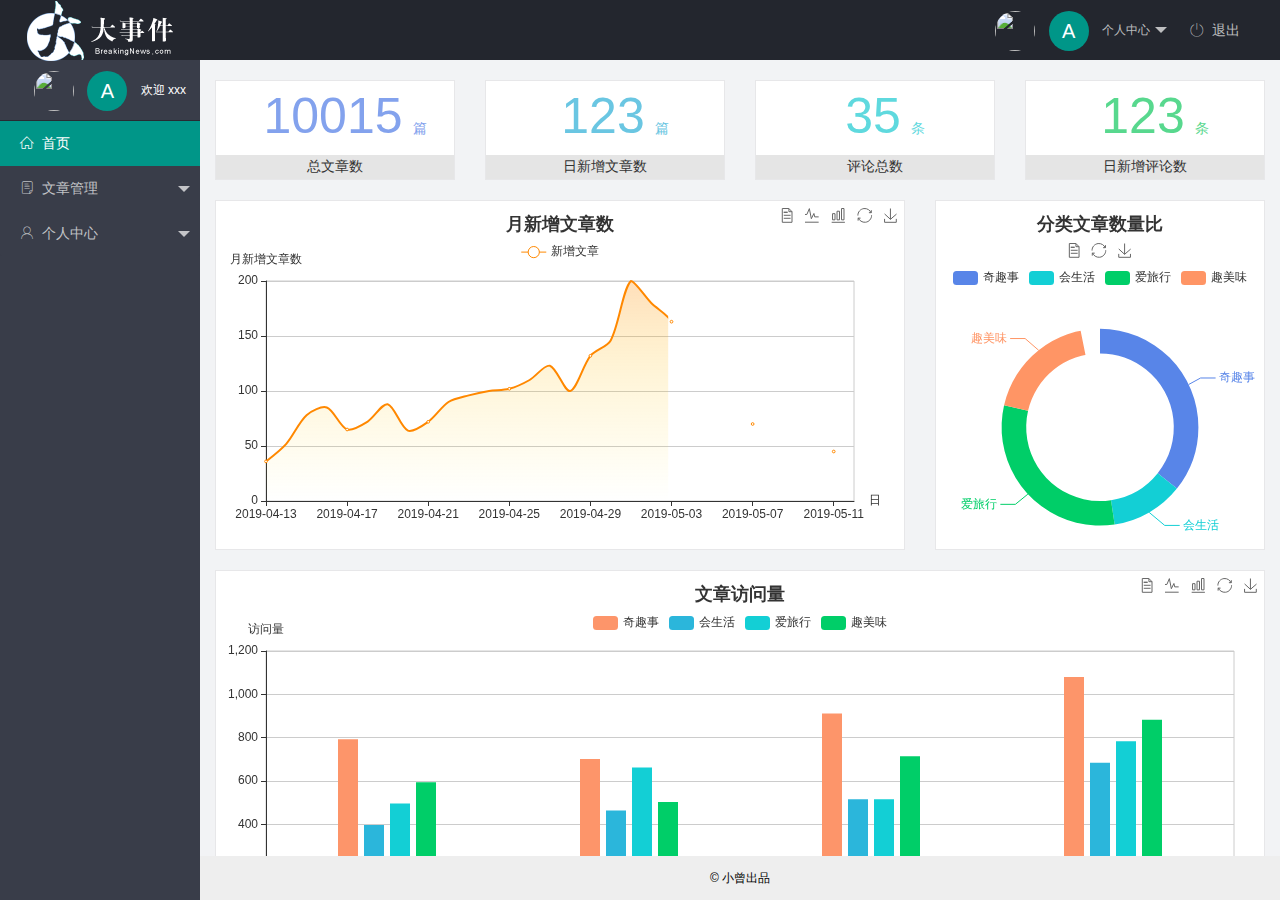
==== commit ce30fbf4: "完成文章管理相关功能开发" ====
--- a/index.html
+++ b/index.html
@@ -45,9 +45,9 @@
             <li class="layui-nav-item">
               <a class="" href="javascript:;"><span class="iconfont icon-16"></span>文章管理</a>
               <dl class="layui-nav-child">
-                <dd><a href="javascript:;">文章类别</a></dd>
-                <dd><a href="javascript:;">文章列表</a></dd>
-                <dd><a href="javascript:;">发布文章</a></dd>
+                <dd><a href="./article/art_cate.html" target="fm">文章类别</a></dd>
+                <dd><a href="./article/art_list.html" target="fm">文章列表</a></dd>
+                <dd><a href="./article/art_pub.html" target="fm">发布文章</a></dd>
               </dl>
             </li>
             <li class="layui-nav-item">
